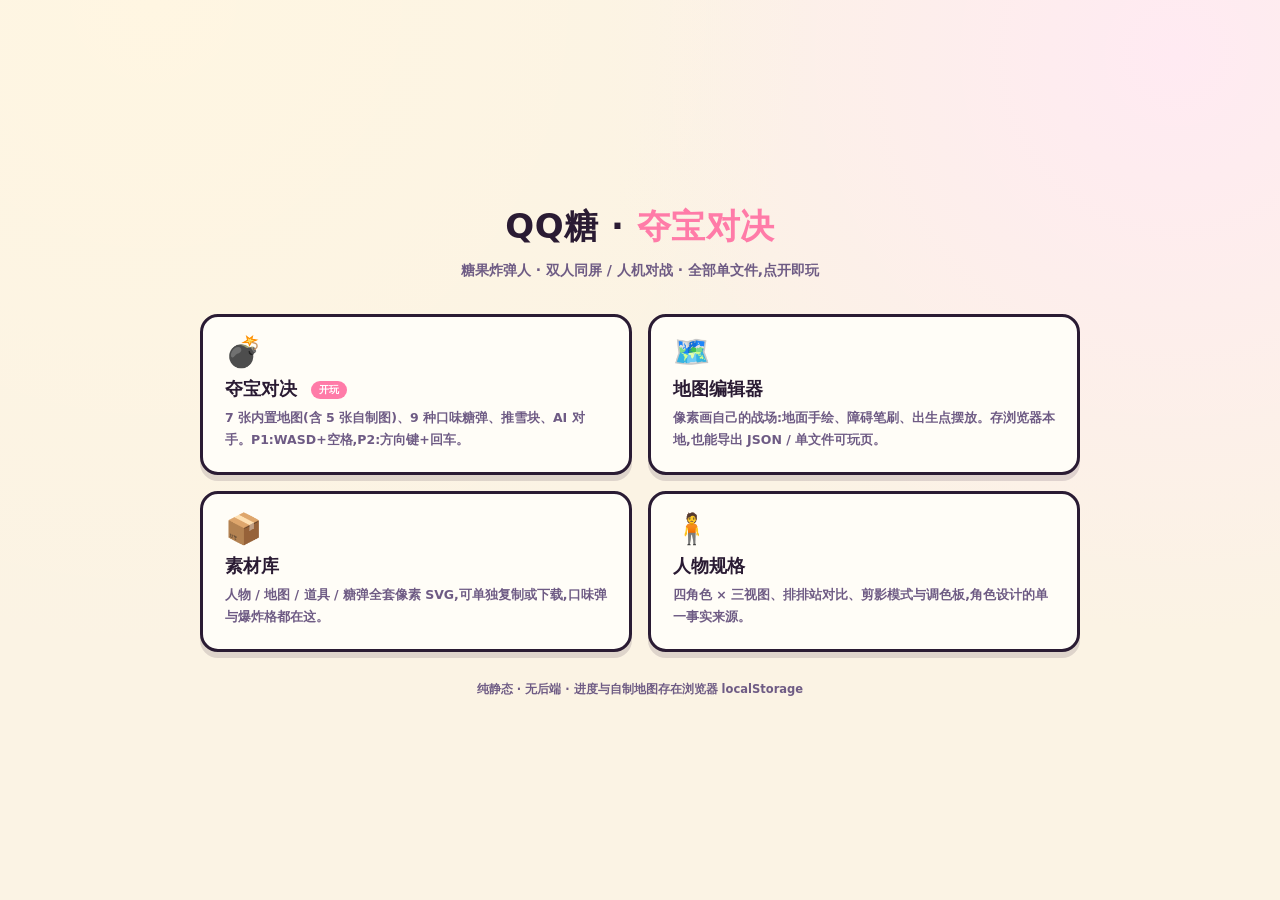
==== index.html @ 868285b9 "feat: 加 Pages 首页(四个入口的目录页)" ====
<!doctype html>
<html lang="zh-CN">
<head>
<meta charset="utf-8" />
<meta name="viewport" content="width=device-width, initial-scale=1" />
<title>QQ糖 · 夺宝对决</title>
<style>
  :root{--ink:#2A1B33;--ink2:#6E5B84;--pink:#FF7BA8;--cream:#FFD166;--line:#E9D9BE}
  *{box-sizing:border-box}
  body{margin:0;min-height:100vh;display:flex;align-items:center;justify-content:center;
    padding:40px 20px;color:var(--ink);
    background:
      radial-gradient(circle at 12% 0%, #FFF6E2 0%, transparent 46%),
      radial-gradient(circle at 92% 6%, #FFEAF2 0%, transparent 40%),
      #FBF3E4;
    font-family:-apple-system,"Segoe UI","PingFang SC","Microsoft YaHei",system-ui,sans-serif;
    -webkit-font-smoothing:antialiased}
  .wrap{width:100%;max-width:880px}
  h1{font-size:34px;margin:0;letter-spacing:.5px;text-align:center}
  h1 b{color:var(--pink)}
  .sub{text-align:center;color:var(--ink2);font-size:14px;font-weight:700;margin:12px 0 34px}
  .grid{display:grid;grid-template-columns:repeat(2,1fr);gap:16px}
  a.card{display:block;text-decoration:none;color:var(--ink);
    background:#FFFDF7;border:3px solid var(--ink);border-radius:18px;padding:20px 22px;
    box-shadow:0 6px 0 rgba(42,27,51,.14);transition:.12s}
  a.card:hover{transform:translateY(-3px);box-shadow:0 9px 0 rgba(42,27,51,.14);background:#fff}
  a.card:active{transform:translateY(2px);box-shadow:0 2px 0 rgba(42,27,51,.14)}
  .ico{font-size:30px;line-height:1}
  a.card h2{margin:10px 0 6px;font-size:18px}
  a.card p{margin:0;font-size:12.5px;line-height:1.8;color:var(--ink2);font-weight:650}
  .tag{display:inline-block;font-size:10px;font-weight:800;color:#fff;background:var(--pink);
    border-radius:999px;padding:2px 8px;margin-left:8px;vertical-align:2px}
  footer{margin-top:30px;text-align:center;font-size:11.5px;color:var(--ink2);font-weight:700}
  @media (max-width:640px){.grid{grid-template-columns:1fr}}
</style>
</head>
<body>
<div class="wrap">
  <h1>QQ糖 · <b>夺宝对决</b></h1>
  <p class="sub">糖果炸弹人 · 双人同屏 / 人机对战 · 全部单文件,点开即玩</p>
  <div class="grid">
    <a class="card" href="QQTang-battle-v1.html">
      <div class="ico">💣</div>
      <h2>夺宝对决 <span class="tag">开玩</span></h2>
      <p>7 张内置地图(含 5 张自制图)、9 种口味糖弹、推雪块、AI 对手。P1:WASD+空格,P2:方向键+回车。</p>
    </a>
    <a class="card" href="QQTang-mapeditor-v1.html">
      <div class="ico">🗺️</div>
      <h2>地图编辑器</h2>
      <p>像素画自己的战场:地面手绘、障碍笔刷、出生点摆放。存浏览器本地,也能导出 JSON / 单文件可玩页。</p>
    </a>
    <a class="card" href="QQTang-sucai-v1.html">
      <div class="ico">📦</div>
      <h2>素材库</h2>
      <p>人物 / 地图 / 道具 / 糖弹全套像素 SVG,可单独复制或下载,口味弹与爆炸格都在这。</p>
    </a>
    <a class="card" href="QQTang-kit-v1.html">
      <div class="ico">🧍</div>
      <h2>人物规格</h2>
      <p>四角色 × 三视图、排排站对比、剪影模式与调色板,角色设计的单一事实来源。</p>
    </a>
  </div>
  <footer>纯静态 · 无后端 · 进度与自制地图存在浏览器 localStorage</footer>
</div>
</body>
</html>
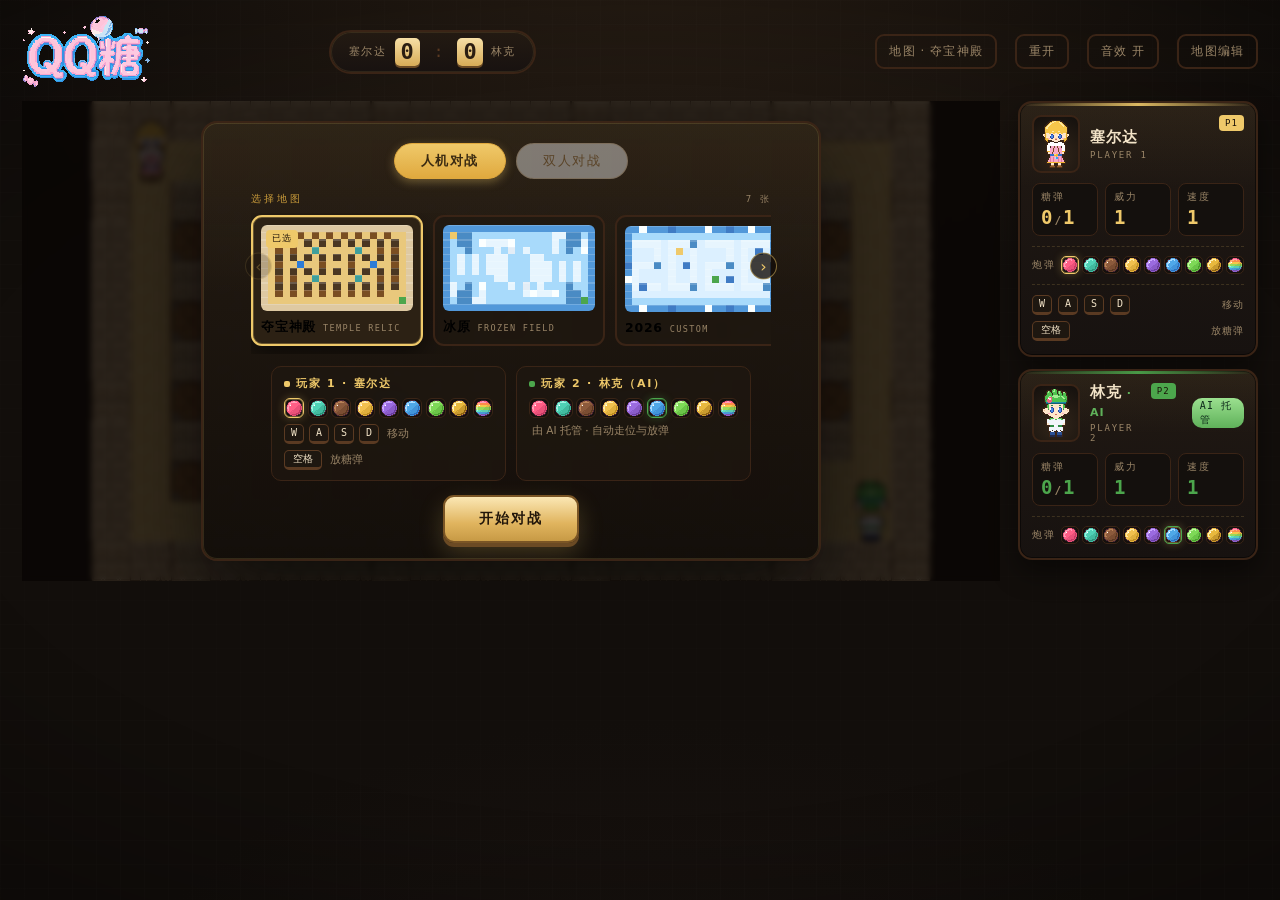
==== commit 209b8fc7: "根目录 index.html 保留为跳板：Pages 进站直达 v2 游戏页" ====
--- a/index.html
+++ b/index.html
@@ -1,66 +1,12 @@
-<!doctype html>
+<!DOCTYPE html>
 <html lang="zh-CN">
 <head>
-<meta charset="utf-8" />
-<meta name="viewport" content="width=device-width, initial-scale=1" />
-<title>QQ糖 · 夺宝对决</title>
-<style>
-  :root{--ink:#2A1B33;--ink2:#6E5B84;--pink:#FF7BA8;--cream:#FFD166;--line:#E9D9BE}
-  *{box-sizing:border-box}
-  body{margin:0;min-height:100vh;display:flex;align-items:center;justify-content:center;
-    padding:40px 20px;color:var(--ink);
-    background:
-      radial-gradient(circle at 12% 0%, #FFF6E2 0%, transparent 46%),
-      radial-gradient(circle at 92% 6%, #FFEAF2 0%, transparent 40%),
-      #FBF3E4;
-    font-family:-apple-system,"Segoe UI","PingFang SC","Microsoft YaHei",system-ui,sans-serif;
-    -webkit-font-smoothing:antialiased}
-  .wrap{width:100%;max-width:880px}
-  h1{font-size:34px;margin:0;letter-spacing:.5px;text-align:center}
-  h1 b{color:var(--pink)}
-  .sub{text-align:center;color:var(--ink2);font-size:14px;font-weight:700;margin:12px 0 34px}
-  .grid{display:grid;grid-template-columns:repeat(2,1fr);gap:16px}
-  a.card{display:block;text-decoration:none;color:var(--ink);
-    background:#FFFDF7;border:3px solid var(--ink);border-radius:18px;padding:20px 22px;
-    box-shadow:0 6px 0 rgba(42,27,51,.14);transition:.12s}
-  a.card:hover{transform:translateY(-3px);box-shadow:0 9px 0 rgba(42,27,51,.14);background:#fff}
-  a.card:active{transform:translateY(2px);box-shadow:0 2px 0 rgba(42,27,51,.14)}
-  .ico{font-size:30px;line-height:1}
-  a.card h2{margin:10px 0 6px;font-size:18px}
-  a.card p{margin:0;font-size:12.5px;line-height:1.8;color:var(--ink2);font-weight:650}
-  .tag{display:inline-block;font-size:10px;font-weight:800;color:#fff;background:var(--pink);
-    border-radius:999px;padding:2px 8px;margin-left:8px;vertical-align:2px}
-  footer{margin-top:30px;text-align:center;font-size:11.5px;color:var(--ink2);font-weight:700}
-  @media (max-width:640px){.grid{grid-template-columns:1fr}}
-</style>
+<meta charset="utf-8">
+<meta http-equiv="refresh" content="0; url=v2/index.html">
+<title>夺宝对决 · QQ糖</title>
 </head>
-<body>
-<div class="wrap">
-  <h1>QQ糖 · <b>夺宝对决</b></h1>
-  <p class="sub">糖果炸弹人 · 双人同屏 / 人机对战 · 全部单文件,点开即玩</p>
-  <div class="grid">
-    <a class="card" href="QQTang-battle-v1.html">
-      <div class="ico">💣</div>
-      <h2>夺宝对决 <span class="tag">开玩</span></h2>
-      <p>7 张内置地图(含 5 张自制图)、9 种口味糖弹、推雪块、AI 对手。P1:WASD+空格,P2:方向键+回车。</p>
-    </a>
-    <a class="card" href="QQTang-mapeditor-v1.html">
-      <div class="ico">🗺️</div>
-      <h2>地图编辑器</h2>
-      <p>像素画自己的战场:地面手绘、障碍笔刷、出生点摆放。存浏览器本地,也能导出 JSON / 单文件可玩页。</p>
-    </a>
-    <a class="card" href="QQTang-sucai-v1.html">
-      <div class="ico">📦</div>
-      <h2>素材库</h2>
-      <p>人物 / 地图 / 道具 / 糖弹全套像素 SVG,可单独复制或下载,口味弹与爆炸格都在这。</p>
-    </a>
-    <a class="card" href="QQTang-kit-v1.html">
-      <div class="ico">🧍</div>
-      <h2>人物规格</h2>
-      <p>四角色 × 三视图、排排站对比、剪影模式与调色板,角色设计的单一事实来源。</p>
-    </a>
-  </div>
-  <footer>纯静态 · 无后端 · 进度与自制地图存在浏览器 localStorage</footer>
-</div>
+<body style="margin:0;display:grid;place-items:center;height:100vh;background:#120E0B;color:#9A8567;font-family:sans-serif">
+<script>location.replace('v2/index.html');</script>
+<p>正在进入 <a href="v2/index.html" style="color:#EFC96A">夺宝对决 · QQ糖</a> …</p>
 </body>
 </html>
